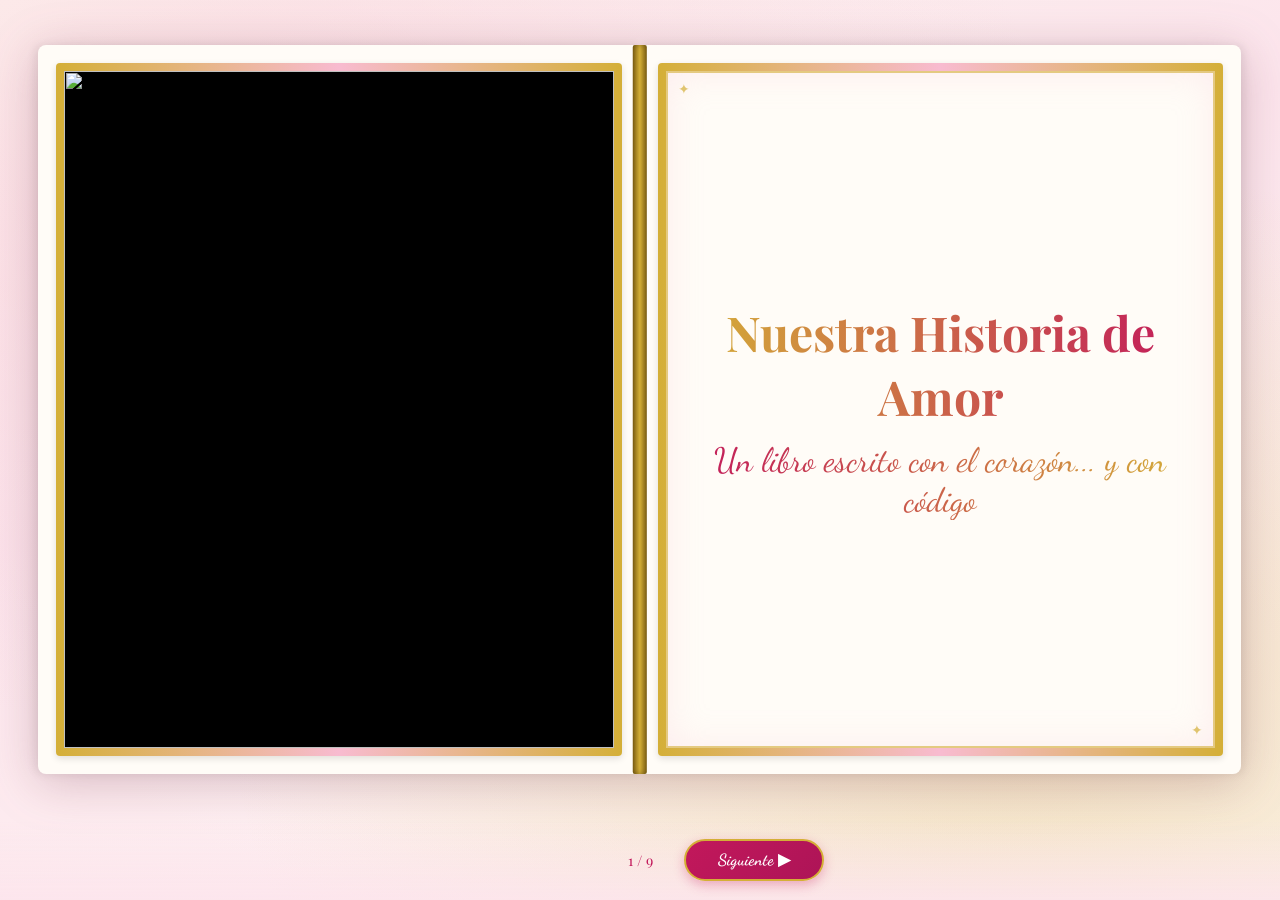
==== index.html @ 05c70c49 "Add files via upload" ====
<!DOCTYPE html>
<html lang="es">
<head>
    <meta charset="UTF-8">
    <meta name="viewport" content="width=device-width, initial-scale=1.0">
    <title>Para Ti — Un Libro de Amor</title>
    <link rel="preconnect" href="https://fonts.googleapis.com">
    <link rel="preconnect" href="https://fonts.gstatic.com" crossorigin>
    <link href="https://fonts.googleapis.com/css2?family=Caveat:wght@400;600&family=Dancing+Script:wght@400;600;700&family=Playfair+Display:ital,wght@0,400;0,600;1,400&display=swap" rel="stylesheet">
    <link rel="stylesheet" href="style.css">
</head>
<body>
    <div class="book-container">
        <div class="book">
            <div class="book-spine"></div>
            <div class="page page-left">
                <div class="page-inner page-front"><div class="content"></div></div>
                <div class="page-inner page-back"><div class="content"></div></div>
            </div>
            <div class="page page-right">
                <div class="page-inner page-front"><div class="content"></div></div>
                <div class="page-inner page-back"><div class="content"></div></div>
            </div>
        </div>
    </div>
    <div class="controls">
        <button id="prevBtn" aria-label="Página anterior">&#9664; Anterior</button>
        <span id="pageIndicator">1 / 5</span>
        <button id="nextBtn" aria-label="Página siguiente">Siguiente &#9654;</button>
    </div>
    <audio id="pageSound" preload="auto">
        <source src="audio/page-turn.mp3" type="audio/mpeg">
    </audio>
    <audio id="bgMusic" preload="auto">
        <source src="audio/cancion.mp3" type="audio/mpeg">
    </audio>
    <script src="script.js"></script>
</body>
</html>
---- style.css ----
* {
    margin: 0;
    padding: 0;
    box-sizing: border-box;
}

:root {
    --rosa-claro: #fce4ec;
    --rosa-medio: #f8bbd0;
    --rosa-oscuro: #c2185b;
    --dorado: #d4af37;
    --dorado-claro: #f5e6a3;
    --dorado-oscuro: #a67c00;
    --crema: #fff8f5;
    --crema-pagina: #fffcf7;
    --book-ratio: 1.65;
    --controls-h: 80px;
}

html, body {
    width: 100%;
    height: 100%;
    overflow: hidden;
}

body {
    font-family: 'Dancing Script', cursive;
    background:
        radial-gradient(ellipse at 20% 20%, rgba(248, 187, 208, 0.4) 0%, transparent 55%),
        radial-gradient(ellipse at 80% 80%, rgba(212, 175, 55, 0.25) 0%, transparent 55%),
        radial-gradient(ellipse at 50% 50%, rgba(255, 248, 245, 0.9) 0%, transparent 80%),
        linear-gradient(160deg, #fdf6f0 0%, #fce4ec 40%, #fff8f5 100%);
    background-size: 100% 100%;
    display: flex;
    flex-direction: column;
    justify-content: center;
    align-items: center;
    padding-bottom: var(--controls-h);
}

/* ── Contenedor del libro — escala fluida sin max-width ── */
.book-container {
    container-type: size;
    container-name: book;
    perspective: 1800px;
    width: min(94vw, calc((100vh - var(--controls-h)) * var(--book-ratio)));
    height: min(calc(100vh - var(--controls-h)), calc(94vw / var(--book-ratio)));
    position: relative;
    flex-shrink: 0;
}

.book {
    position: relative;
    width: 100%;
    height: 100%;
    transform-style: preserve-3d;
    filter: drop-shadow(0 1.2cqh 3.2cqh rgba(120, 60, 80, 0.28));
}

.book-spine {
    position: absolute;
    left: 50%;
    top: 0;
    transform: translateX(-50%);
    width: max(8px, 1.2cqw);
    height: 100%;
    background: linear-gradient(90deg, #8b6914, var(--dorado), #8b6914);
    border-radius: 2px;
    z-index: 5;
    box-shadow: inset 0 0 6px rgba(0,0,0,0.3);
}

/* ── Páginas ── */
.page {
    position: absolute;
    width: 50%;
    height: 100%;
    top: 0;
    transform-style: preserve-3d;
    transition: transform 0.7s cubic-bezier(0.4, 0.0, 0.2, 1);
}

.page-left  { left: 0; transform-origin: right center; z-index: 2; }
.page-right { left: 50%; transform-origin: left center; z-index: 3; }

.page.flipping { z-index: 10; }
.page-left.flipping-backward,
.page-right.flipping-forward {
    z-index: 10;
}
.page.no-transition { transition: none !important; }

.page-inner {
    position: absolute;
    inset: 0;
    backface-visibility: hidden;
    -webkit-backface-visibility: hidden;
    background: var(--crema-pagina);
    overflow: hidden;
}

.page-left .page-front  { border-radius: 8px 0 0 8px; box-shadow: -3px 0 10px rgba(0,0,0,0.08); }
.page-left .page-back   { border-radius: 0 8px 8px 0; box-shadow: 3px 0 10px rgba(0,0,0,0.08); transform: rotateY(180deg); }
.page-right .page-front { border-radius: 0 8px 8px 0; box-shadow: 3px 0 10px rgba(0,0,0,0.08); }
.page-right .page-back  { border-radius: 8px 0 0 8px; box-shadow: -3px 0 10px rgba(0,0,0,0.08); transform: rotateY(180deg); }

/* ── Marco de página ── */
.content {
    width: calc(100% - 3cqw);
    height: calc(100% - 3cqw);
    margin: 1.5cqw;
    display: flex;
    flex-direction: column;
    align-items: center;
    justify-content: center;
    padding: 2cqw 1.5cqw;
    overflow: hidden;
    position: relative;
    background:
        linear-gradient(var(--crema-pagina), var(--crema-pagina)) padding-box,
        linear-gradient(90deg, var(--dorado), var(--rosa-medio), var(--dorado)) border-box;
    border: max(4px, 0.7cqw) solid transparent;
    border-radius: 4px;
    box-shadow:
        inset 0 0 0 2px rgba(212, 175, 55, 0.6),
        inset 0 0 3cqw rgba(248, 187, 208, 0.25),
        0 0.2cqw 0.6cqw rgba(0,0,0,0.12);
}

.content::before,
.content::after {
    content: '✦';
    position: absolute;
    color: var(--dorado);
    font-size: max(0.6rem, 1.2cqw);
    opacity: 0.7;
    pointer-events: none;
}

.content::before { top: 0.8cqw; left: 1cqw; }
.content::after  { bottom: 0.8cqw; right: 1cqw; }

.content.page-blank {
    background: var(--crema-pagina);
    border-color: transparent;
    box-shadow: none;
}

.content.page-blank::before,
.content.page-blank::after {
    display: none;
}

.content.is-cover {
    width: calc(100% - 3cqw)!important;
    height: calc(100% - 3cqw)!important;
    margin: 1.5cqw !important;
    display: flex !important;
    flex-direction: column !important;
    align-items: center !important;
    justify-content: center !important;
    padding: 2cqw 1.5cqw !important;
    overflow: hidden !important;
    position: relative !important;
    background:
        linear-gradient(var(--crema-pagina), var(--crema-pagina)) padding-box,
        linear-gradient(90deg, var(--dorado), var(--rosa-medio), var(--dorado)) border-box !important;
    border: max(4px, 0.7cqw) solid transparent !important;
    border-radius: 4px !important;
    box-shadow:
        inset 0 0 0 2px rgba(212, 175, 55, 0.6),
        inset 0 0 3cqw rgba(248, 187, 208, 0.25),
        0 0.2cqw 0.6cqw rgba(0,0,0,0.12) !important;
}

/* ── Portada ── */
.cover-page {
    width: 100%;
    height: 100%;
    display: flex;
    flex-direction: column;
    align-items: center;
    justify-content: center;
    gap: 1.5cqw;
    opacity: 0;
    transform: scale(0.92);
    transition: opacity 0.7s ease, transform 0.7s ease;
}

.cover-page.appear {
    opacity: 1;
    transform: scale(1);
}

/* Portada con imagen completa */
.cover-full {
    position: absolute;
    inset: 0;
    z-index: 1;
    opacity: 0;
    transform: scale(0.95);
    transition: opacity 0.7s ease, transform 0.7s ease;
}
.cover-full.appear {
    opacity: 1;
    transform: scale(1);
}
.cover-full img {
    width: 100%;
    height: 100%;
    object-fit: contain;
    background: #000;
    display: block;
}

.cover-overlay {
    position: absolute;
    inset: 0;
    display: flex;
    flex-direction: column;
    align-items: center;
    justify-content: center;
    text-align: center;
    padding: 2cqw;
    background: transparent;
    color: #fff;
    text-shadow: 0 2px 4px rgba(0,0,0,0.6);
    pointer-events: none;
}
.cover-overlay h1 {
    font-family: 'Playfair Display', serif;
    font-size: max(1.5rem, 4cqw);
    font-weight: 700;
    margin-bottom: 1cqw;
    background: linear-gradient(90deg, var(--dorado), var(--rosa-oscuro));
    -webkit-background-clip: text;
    background-clip: text;
    color: transparent;
}
.cover-overlay p {
    font-family: 'Dancing Script', cursive;
    font-size: max(1rem, 2.8cqw);
    background: linear-gradient(90deg, var(--rosa-oscuro), var(--dorado));
    -webkit-background-clip: text;
    background-clip: text;
    color: transparent;
}

.title-page-content {
    display: flex;
    flex-direction: column;
    align-items: center;
    justify-content: center;
    text-align: center;
    gap: 1cqw;
    opacity: 0;
    transform: scale(0.92);
    transition: opacity 0.7s ease, transform 0.7s ease;
}
.title-page-content.appear {
    opacity: 1;
    transform: scale(1);
}
.title-page-content h1 {
    font-family: 'Playfair Display', serif;
    font-size: max(1.5rem, 4cqw);
    font-weight: 700;
    background: linear-gradient(90deg, var(--dorado), var(--rosa-oscuro));
    -webkit-background-clip: text;
    background-clip: text;
    color: transparent;
}
.title-page-content p {
    font-family: 'Dancing Script', cursive;
    font-size: max(1rem, 2.8cqw);
    background: linear-gradient(90deg, var(--rosa-oscuro), var(--dorado));
    -webkit-background-clip: text;
    background-clip: text;
    color: transparent;
}

.cover-outer-frame {
    width: 88%;
    max-height: 88%;
    padding: max(4px, 0.8cqw);
    background: linear-gradient(135deg, var(--dorado) 0%, var(--rosa-medio) 40%, var(--dorado) 100%);
    border-radius: 6px;
    box-shadow:
        0 0 0 max(2px, 0.3cqw) var(--dorado-oscuro),
        0 0.5cqw 1.5cqw rgba(166, 124, 0, 0.35),
        inset 0 0 1cqw rgba(255,255,255,0.3);
}

.cover-inner-frame {
    background: linear-gradient(180deg, #fff5f8 0%, #fffcf7 100%);
    border: max(2px, 0.25cqw) solid var(--dorado);
    border-radius: 4px;
    padding: 2cqw 2.5cqw 2.5cqw;
    display: flex;
    flex-direction: column;
    align-items: center;
    gap: 1cqw;
    box-shadow: inset 0 0 2cqw rgba(248, 187, 208, 0.2);
}

.cover-crown-svg {
    width: min(35cqw, 120px);
    height: auto;
    filter: drop-shadow(0 2px 4px rgba(166, 124, 0, 0.4));
}

.cover-vitral {
    position: relative;
    width: min(50cqw, 160px);
    aspect-ratio: 5 / 6;
    border-radius: 50% 50% 45% 45% / 40% 40% 55% 55%;
    overflow: hidden;
    border: max(3px, 0.5cqw) solid var(--dorado-oscuro);
    box-shadow:
        inset 0 0 2cqw rgba(255, 200, 220, 0.5),
        inset 0 -1cqw 2cqw rgba(194, 24, 91, 0.15),
        0 0.5cqw 1.5cqw rgba(0,0,0,0.2);
    background: linear-gradient(160deg, #1a0533 0%, #2d1045 30%, #1a0533 100%);
}

.vitral-glass {
    width: 100%;
    height: 100%;
    display: flex;
    align-items: center;
    justify-content: center;
    background:
        radial-gradient(circle at 30% 25%, rgba(255,255,255,0.15) 0%, transparent 40%),
        radial-gradient(circle at 70% 60%, rgba(233, 30, 99, 0.1) 0%, transparent 50%);
}

.vitral-rose-svg {
    width: 85%;
    height: 85%;
    filter: drop-shadow(0 0 6px rgba(233, 30, 99, 0.4));
}

.vitral-shine {
    position: absolute;
    inset: 0;
    background: linear-gradient(
        135deg,
        rgba(255,255,255,0.35) 0%,
        transparent 40%,
        transparent 60%,
        rgba(255,255,255,0.1) 100%
    );
    pointer-events: none;
}

.cover-title-text {
    text-align: center;
    margin-top: 0.5cqw;
}

.cover-title-text h1 {
    font-family: 'Playfair Display', serif;
    font-size: max(1rem, 3.5cqw);
    color: var(--rosa-oscuro);
    font-weight: 600;
    letter-spacing: 0.05em;
}

.cover-title-text p {
    font-family: 'Dancing Script', cursive;
    font-size: max(0.85rem, 2.8cqw);
    color: var(--dorado-oscuro);
    margin-top: 0.3cqw;
}

.cover-hint {
    font-family: 'Caveat', cursive;
    font-size: max(0.8rem, 2.2cqw);
    color: #888;
}

/* ── Polaroid ── */
.photo-wrapper {
    position: relative;
    background: #fff;
    padding: 1.2cqw;
    box-shadow: 0 0.3cqw 1cqw rgba(0,0,0,0.12);
    width: min(70cqw, 55%);
    flex-shrink: 0;
    opacity: 0;
    transform: rotate(var(--rot, 0deg)) scale(0.85);
    transition: opacity 0.5s ease 0.15s, transform 0.5s ease 0.15s;
    display: flex;
    flex-direction: column;
    align-items: center;
    gap: 0.5cqw;
}

.photo-wrapper.appear {
    opacity: 1;
    transform: rotate(var(--rot, 0deg)) scale(1);
}

.photo {
    width: 100%;
    max-height: 35cqh;
    height: auto;
    object-fit: contain;
    display: block;
    border-radius: 1px;
    filter: sepia(0.06) contrast(1.04) saturate(1.05);
}

.photo-desc {
    width: 100%;
    background: #fff;
    color: #1a1a1a;
    font-family: 'Caveat', cursive;
    font-size: max(0.85rem, 2.5cqw);
    font-weight: 600;
    text-align: center;
    line-height: 1.2;
    padding: 0.4cqw 0.2cqw 0;
    min-height: 4cqw;
    display: flex;
    align-items: center;
    justify-content: center;
    white-space: pre-line;
}

/* Texto centrado en página */
.page-text-content {
    text-align: center;
    font-size: max(0.9rem, 2.2cqw);
    color: #3d2c2c;
    opacity: 0;
    transform: scale(0.92);
    transition: opacity 0.6s ease, transform 0.6s ease;
}
.page-text-content.appear {
    opacity: 1;
    transform: scale(1);
}

/* Pregunta con botones */
.question-box {
    display: flex;
    flex-direction: column;
    align-items: center;
    justify-content: center;
    gap: 1.5cqw;
    text-align: center;
    opacity: 0;
    transform: scale(0.92);
    transition: opacity 0.6s ease, transform 0.6s ease;
}
.question-box.appear {
    opacity: 1;
    transform: scale(1);
}
.question-text {
    font-size: max(1rem, 3cqw);
    color: var(--rosa-oscuro);
    font-weight: 600;
}
.question-buttons {
    display: flex;
    gap: 1.5cqw;
    flex-wrap: wrap;
    justify-content: center;
}
.btn-yes, .btn-no {
    background: linear-gradient(135deg, var(--rosa-oscuro), #ad1457);
    color: #fff;
    border: 2px solid var(--dorado);
    padding: max(8px, 1.2cqw) max(18px, 2.5cqw);
    font-family: 'Dancing Script', cursive;
    font-size: max(0.95rem, 1.8vh);
    font-weight: 700;
    border-radius: 30px;
    cursor: pointer;
    box-shadow: 0 4px 12px rgba(194, 24, 91, 0.3);
    transition: transform 0.2s, box-shadow 0.2s;
}
.btn-yes:hover, .btn-no:hover {
    transform: translateY(-2px);
    box-shadow: 0 6px 16px rgba(194, 24, 91, 0.4);
}
.error-message {
    color: #c62828;
    font-size: max(0.9rem, 2.2cqw);
    margin-top: 1cqw;
    font-weight: 700;
}
.joke-message {
    color: var(--rosa-oscuro);
    font-size: max(1rem, 3cqw);
    font-weight: 700;
    text-align: center;
}

/* ── Notas ── */
.note {
    width: min(75cqw, 60%);
    padding: 1.5cqw 2cqw;
    margin: 1cqw 0;
    font-family: 'Playfair Display', serif;
    font-size: max(0.65rem, 2cqw);
    line-height: 1.45;
    color: #3d2c2c;
    box-shadow: 0 0.2cqw 0.6cqw rgba(0,0,0,0.15);
    border-radius: 3px;
    opacity: 0;
    transform: rotate(var(--noteRot, 0deg)) scale(0.85);
    transition: opacity 0.5s ease 0.3s, transform 0.5s ease 0.3s;
    flex-shrink: 0;
    white-space: pre-line;
    text-align: center;
}

.note.appear {
    opacity: 1;
    transform: rotate(var(--noteRot, 0deg)) scale(1);
}

.note-yellow   { background: #fff9c4; }
.note-pink     { background: #ffcdd2; }
.note-blue     { background: #c5cae9; }
.note-green    { background: #c8e6c9; }
.note-lavender { background: #e1bee7; }

.note-above { order: -1; margin-bottom: 0.8cqw; }
.note-below { order: 1;  margin-top: 0.8cqw; }

/* ── Controles ── */
.controls {
    position: fixed;
    bottom: 0;
    left: 0;
    right: 0;
    height: var(--controls-h);
    display: grid;
    grid-template-columns: 1fr auto 1fr;
    align-items: center;
    z-index: 100;
    background: linear-gradient(to top, rgba(252, 228, 236, 0.85), transparent);
}

#prevBtn { justify-self: end; margin-right: max(12px, 1.5vw); }
#nextBtn { justify-self: start; margin-left: max(12px, 1.5vw); }
#pageIndicator { justify-self: center; }

.controls button {
    background: linear-gradient(135deg, var(--rosa-oscuro), #ad1457);
    color: white;
    border: 2px solid var(--dorado);
    padding: max(8px, 1vh) max(18px, 2.5vw);
    font-family: 'Dancing Script', cursive;
    font-size: max(0.95rem, 1.8vh);
    font-weight: 700;
    border-radius: 30px;
    cursor: pointer;
    transition: transform 0.2s, box-shadow 0.2s, opacity 0.3s, visibility 0.3s;
    box-shadow: 0 4px 12px rgba(194, 24, 91, 0.3);
}

.controls button:hover:not(.btn-hidden) {
    transform: translateY(-2px);
    box-shadow: 0 6px 16px rgba(194, 24, 91, 0.4);
}

.controls button.btn-hidden {
    visibility: hidden;
    opacity: 0;
    pointer-events: none;
}

#pageIndicator {
    font-family: 'Playfair Display', serif;
    font-size: max(0.75rem, 1.6vh);
    color: var(--rosa-oscuro);
    min-width: 50px;
    text-align: center;
}
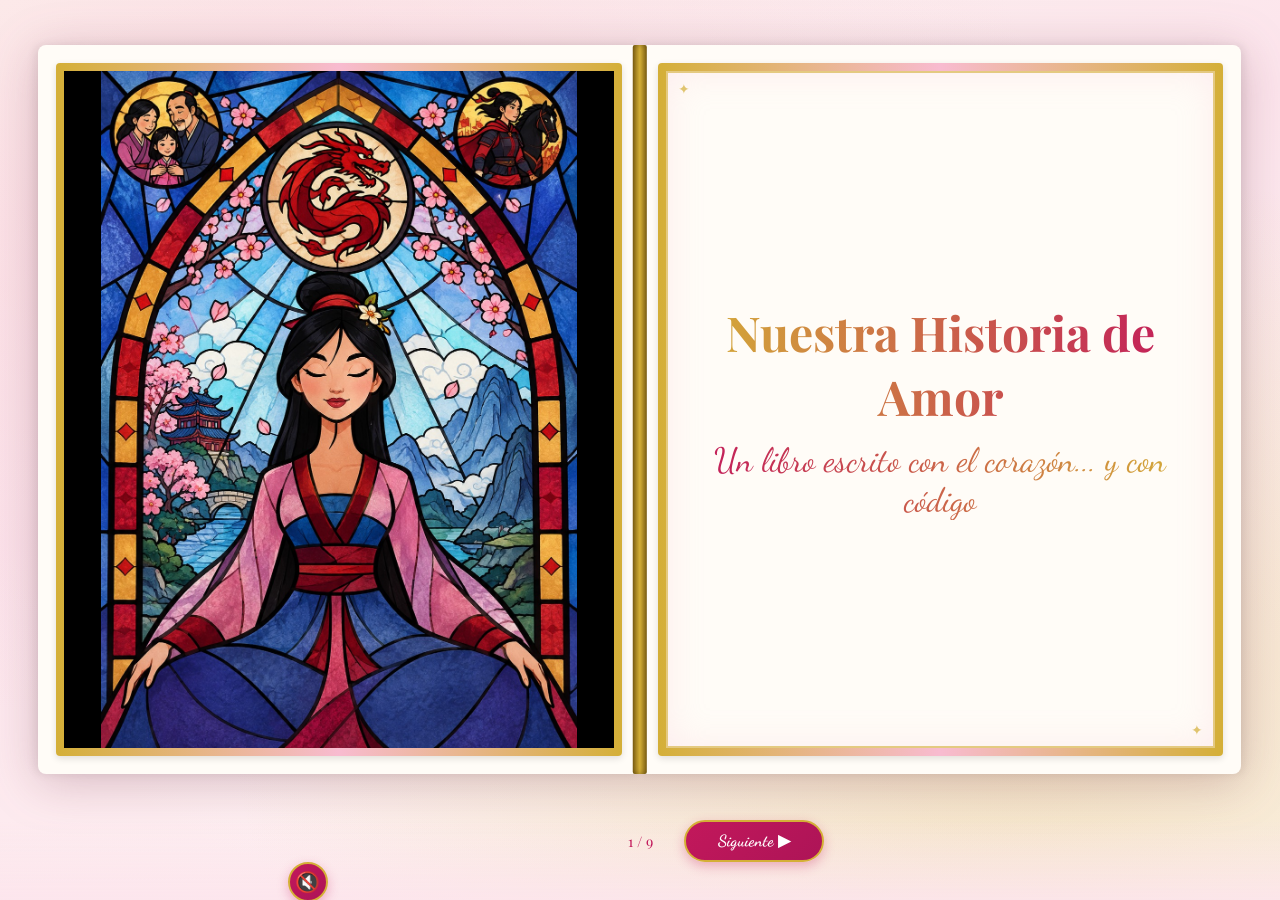
==== commit c0ca65d4: "Add files via upload" ====
--- a/index.html
+++ b/index.html
@@ -27,6 +27,7 @@
         <button id="prevBtn" aria-label="Página anterior">&#9664; Anterior</button>
         <span id="pageIndicator">1 / 5</span>
         <button id="nextBtn" aria-label="Página siguiente">Siguiente &#9654;</button>
+        <button id="musicBtn" aria-label="Música">🎵</button>
     </div>
     <audio id="pageSound" preload="auto">
         <source src="audio/page-turn.mp3" type="audio/mpeg">
@@ -34,6 +35,14 @@
     <audio id="bgMusic" preload="auto">
         <source src="audio/cancion.mp3" type="audio/mpeg">
     </audio>
+    <div id="imageModal" class="image-modal">
+        <span class="image-modal-close">&times;</span>
+        <img class="image-modal-content" src="" alt="Imagen ampliada">
+    </div>
+    <div id="textModal" class="text-modal">
+        <span class="text-modal-close">&times;</span>
+        <div class="text-modal-content"></div>
+    </div>
     <script src="script.js"></script>
 </body>
 </html>
--- a/style.css
+++ b/style.css
@@ -499,6 +499,79 @@
     text-align: center;
 }
 
+/* ── Modal de imagen ampliada ── */
+.image-modal {
+    display: none;
+    position: fixed;
+    inset: 0;
+    background: rgba(0,0,0,0.9);
+    z-index: 1000;
+    align-items: center;
+    justify-content: center;
+    cursor: pointer;
+}
+.image-modal.show {
+    display: flex;
+}
+.image-modal-content {
+    max-width: 90%;
+    max-height: 90%;
+    object-fit: contain;
+    border-radius: 4px;
+    box-shadow: 0 0 20px rgba(0,0,0,0.5);
+}
+.image-modal-close {
+    position: absolute;
+    top: 20px;
+    right: 30px;
+    color: #fff;
+    font-size: 40px;
+    font-weight: bold;
+    cursor: pointer;
+    z-index: 1001;
+}
+
+/* ── Modal de texto ampliado ── */
+.text-modal {
+    display: none;
+    position: fixed;
+    inset: 0;
+    background: rgba(0,0,0,0.85);
+    z-index: 1000;
+    align-items: center;
+    justify-content: center;
+    cursor: pointer;
+    padding: 20px;
+}
+.text-modal.show {
+    display: flex;
+}
+.text-modal-content {
+    background: #fff8f0;
+    padding: 2cqw;
+    border-radius: 8px;
+    max-width: 90%;
+    max-height: 90%;
+    overflow-y: auto;
+    font-family: 'Playfair Display', serif;
+    font-size: max(1.2rem, 3.5cqw);
+    line-height: 1.6;
+    color: #3d2c2c;
+    text-align: center;
+    box-shadow: 0 4px 20px rgba(0,0,0,0.4);
+    cursor: default;
+}
+.text-modal-close {
+    position: absolute;
+    top: 20px;
+    right: 30px;
+    color: #fff;
+    font-size: 40px;
+    font-weight: bold;
+    cursor: pointer;
+    z-index: 1001;
+}
+
 /* ── Notas ── */
 .note {
     width: min(75cqw, 60%);
@@ -516,6 +589,7 @@
     flex-shrink: 0;
     white-space: pre-line;
     text-align: center;
+    cursor: pointer;
 }
 
 .note.appear {
@@ -549,6 +623,26 @@
 #prevBtn { justify-self: end; margin-right: max(12px, 1.5vw); }
 #nextBtn { justify-self: start; margin-left: max(12px, 1.5vw); }
 #pageIndicator { justify-self: center; }
+#musicBtn {
+    justify-self: center;
+    width: 40px;
+    height: 40px;
+    padding: 0;
+    display: flex;
+    align-items: center;
+    justify-content: center;
+    font-size: 20px;
+    background: linear-gradient(135deg, var(--rosa-oscuro), #ad1457);
+    border: 2px solid var(--dorado);
+    border-radius: 50%;
+    cursor: pointer;
+    box-shadow: 0 4px 12px rgba(194, 24, 91, 0.3);
+    transition: transform 0.2s, box-shadow 0.2s;
+}
+#musicBtn:hover {
+    transform: translateY(-2px);
+    box-shadow: 0 6px 16px rgba(194, 24, 91, 0.4);
+}
 
 .controls button {
     background: linear-gradient(135deg, var(--rosa-oscuro), #ad1457);
